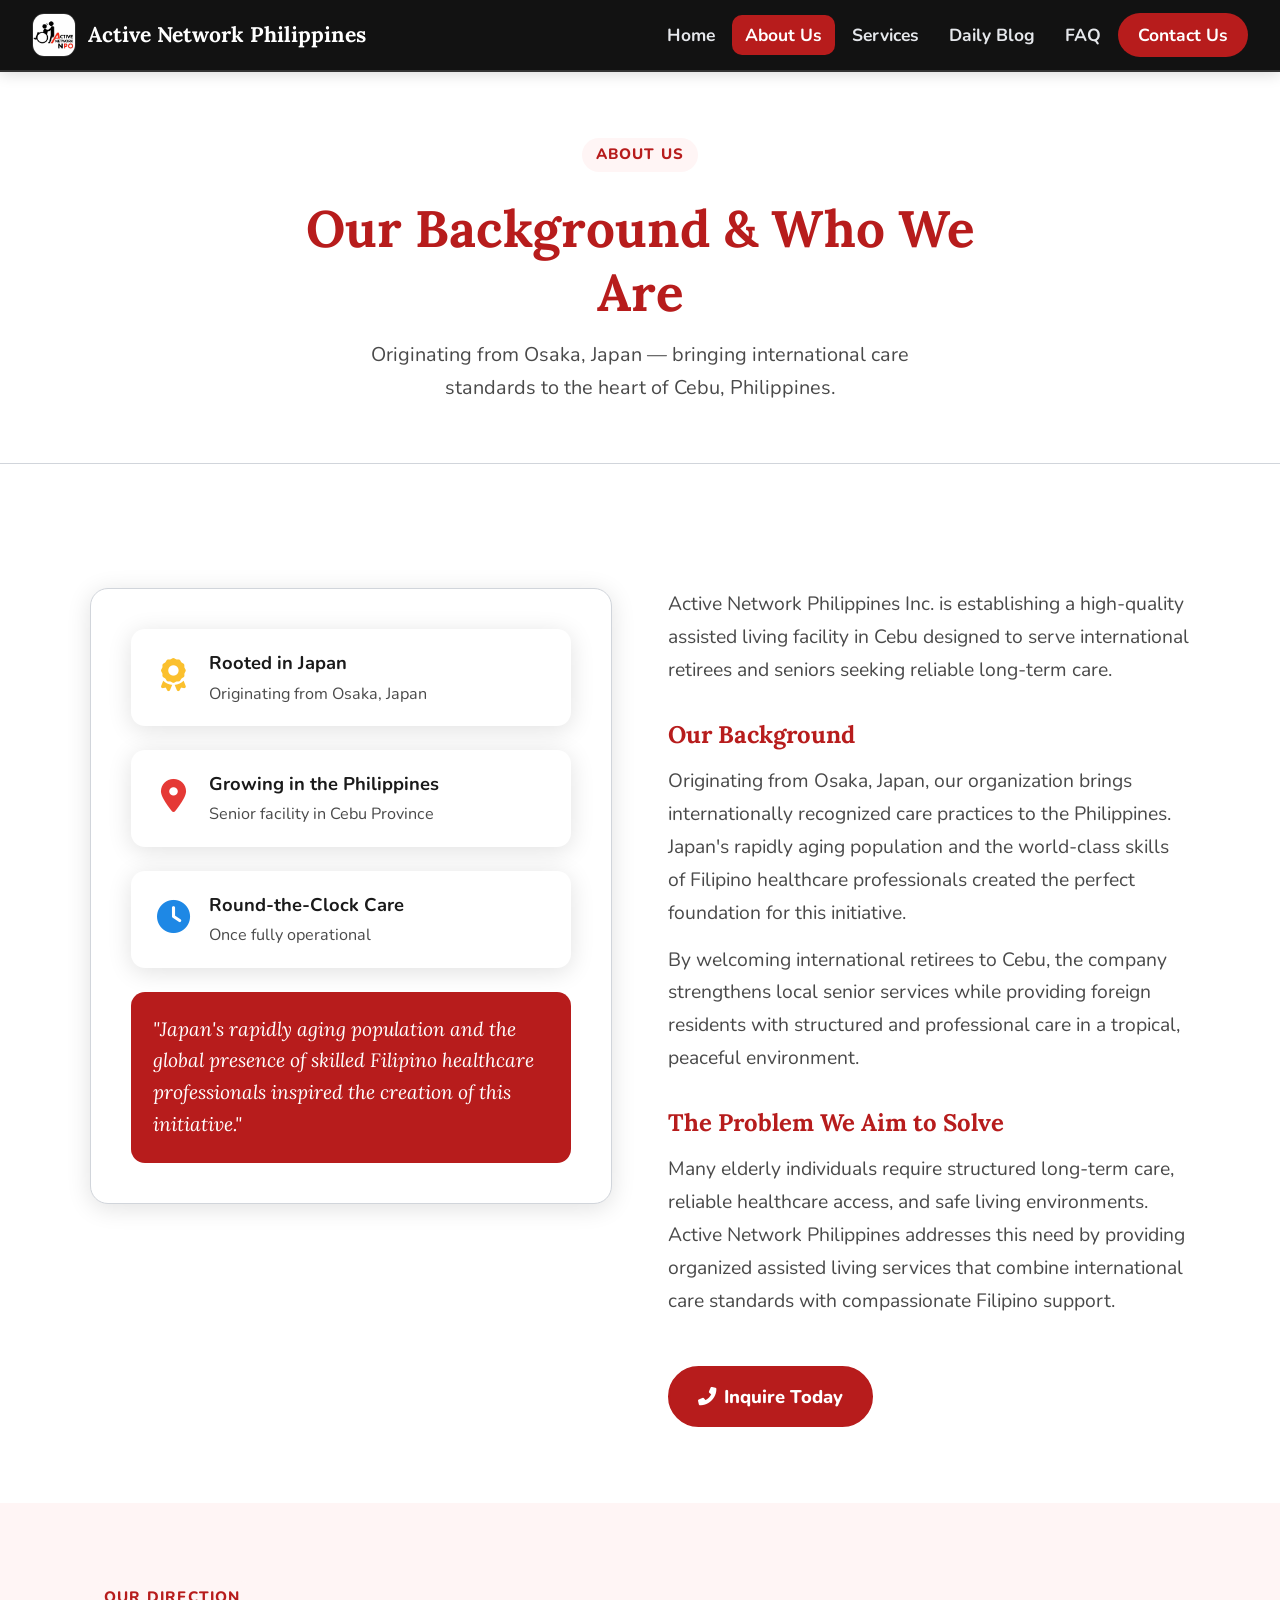
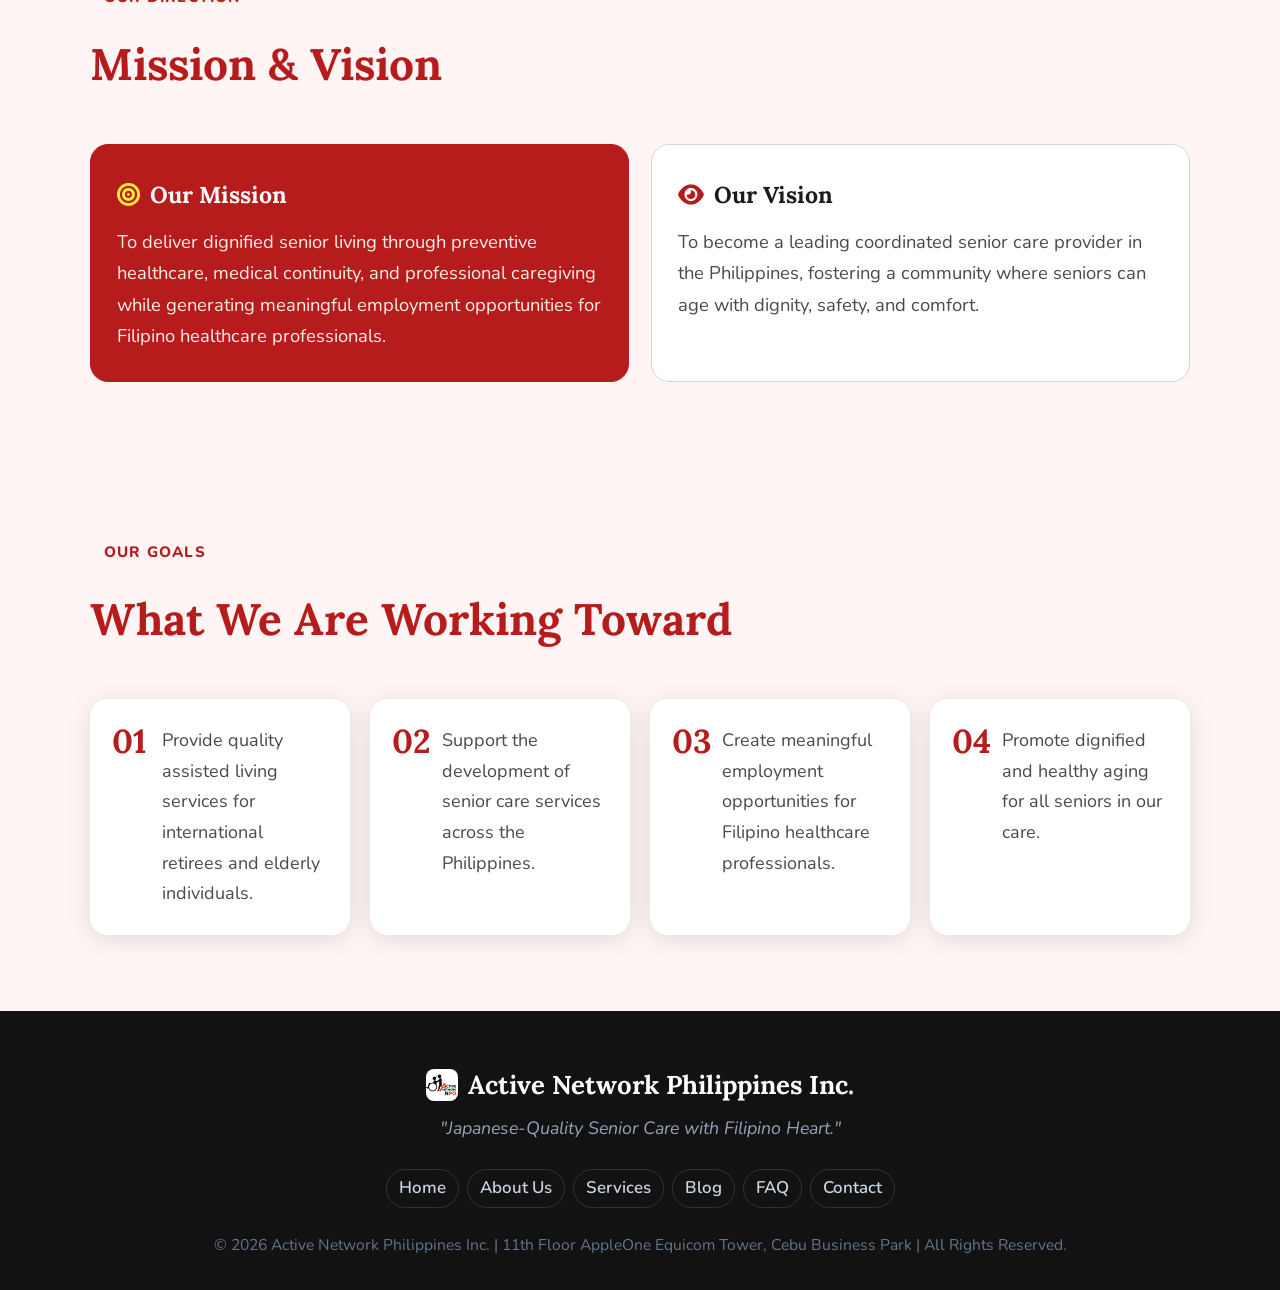
==== HTML/about.html @ f81f4f63 "initial commit" ====
<!DOCTYPE html>
<html lang="en">
<head>
<meta charset="UTF-8">
<meta name="viewport" content="width=device-width, initial-scale=1.0">
<title>Active Network Philippines – About Us</title>
<link rel="stylesheet" href="../CSS/style.css">
<link rel="stylesheet" href="../CSS/about.css">
<link rel="stylesheet" href="https://cdnjs.cloudflare.com/ajax/libs/font-awesome/6.0.0/css/all.min.css">
</head>
<body>

<nav id="navbar">
  <a href="../index.html" class="nav-logo"><img src="../images/logo.jpg" alt="Logo"> Active Network Philippines</a>
  <ul class="nav-links" id="navLinks">
    <li><a href="../index.html">Home</a></li>
    <li><a href="about.html" class="active">About Us</a></li>
    <li><a href="services.html">Services</a></li>
    <li><a href="#">Daily Blog</a></li>
    <li><a href="#">FAQ</a></li>
    <li><a href="#" class="nav-cta">Contact Us</a></li>
  </ul>
  <button class="hamburger" id="hamburger" aria-label="Menu">
    <span></span><span></span><span></span>
  </button>
</nav>

<div class="page-banner">
  <div class="section-tag">About Us</div>
  <h1>Our Background &amp; Who We Are</h1>
  <p>Originating from Osaka, Japan — bringing international care standards to the heart of Cebu, Philippines.</p>
</div>

<!-- ABOUT -->
<section class="section about-section">
  <div class="container">
    <div class="about-grid">
      <div class="about-visual">
        <div class="about-stat">
          <div class="ic"><i class="fas fa-award"></i></div>
          <div>
            <div class="lbl">Rooted in Japan</div>
            <div class="sub">Originating from Osaka, Japan</div>
          </div>
        </div>
        <div class="about-stat">
          <div class="ic"><i class="fas fa-map-marker-alt"></i></div>
          <div>
            <div class="lbl">Growing in the Philippines</div>
            <div class="sub">Senior facility in Cebu Province</div>
          </div>
        </div>
        <div class="about-stat">
          <div class="ic"><i class="fas fa-clock"></i></div>
          <div>
            <div class="lbl">Round-the-Clock Care</div>
            <div class="sub">Once fully operational</div>
          </div>
        </div>
        <div class="about-quote">
          "Japan's rapidly aging population and the global presence of skilled Filipino healthcare professionals inspired the creation of this initiative."
        </div>
      </div>

      <div class="about-text">
        <p>Active Network Philippines Inc. is establishing a high-quality assisted living facility in Cebu designed to serve international retirees and seniors seeking reliable long-term care.</p>

        <h3>Our Background</h3>
        <p>Originating from Osaka, Japan, our organization brings internationally recognized care practices to the Philippines. Japan's rapidly aging population and the world-class skills of Filipino healthcare professionals created the perfect foundation for this initiative.</p>
        <p>By welcoming international retirees to Cebu, the company strengthens local senior services while providing foreign residents with structured and professional care in a tropical, peaceful environment.</p>

        <h3>The Problem We Aim to Solve</h3>
        <p>Many elderly individuals require structured long-term care, reliable healthcare access, and safe living environments. Active Network Philippines addresses this need by providing organized assisted living services that combine international care standards with compassionate Filipino support.</p>

        <br>
        <a href="#" class="btn btn-primary"><i class="fas fa-phone-alt"></i> Inquire Today</a>
      </div>
    </div>
  </div>
</section>

<!-- MISSION / VISION -->
<section class="section" style="background: var(--green-bg);">
  <div class="container">
    <div class="section-tag">Our Direction</div>
    <h2 class="section-title">Mission &amp; Vision</h2>
    <div class="mv-grid">
      <div class="mv-card mission">
        <h3><i class="fas fa-bullseye"></i> Our Mission</h3>
        <p>To deliver dignified senior living through preventive healthcare, medical continuity, and professional caregiving while generating meaningful employment opportunities for Filipino healthcare professionals.</p>
      </div>
      <div class="mv-card vision">
        <h3><i class="fas fa-eye"></i> Our Vision</h3>
        <p>To become a leading coordinated senior care provider in the Philippines, fostering a community where seniors can age with dignity, safety, and comfort.</p>
      </div>
    </div>
  </div>
</section>

<!-- GOALS -->
<section class="section goals-section">
  <div class="container">
    <div class="section-tag">Our Goals</div>
    <h2 class="section-title">What We Are Working Toward</h2>
    <div class="goals-grid">
      <div class="goal-card">
        <div class="num">01</div>
        <p>Provide quality assisted living services for international retirees and elderly individuals.</p>
      </div>
      <div class="goal-card">
        <div class="num">02</div>
        <p>Support the development of senior care services across the Philippines.</p>
      </div>
      <div class="goal-card">
        <div class="num">03</div>
        <p>Create meaningful employment opportunities for Filipino healthcare professionals.</p>
      </div>
      <div class="goal-card">
        <div class="num">04</div>
        <p>Promote dignified and healthy aging for all seniors in our care.</p>
      </div>
    </div>
  </div>
</section>

<footer>
  <div class="footer-logo"><img src="../images/logo.jpg" alt="Logo"> Active Network Philippines Inc.</div>
  <div class="footer-tagline">"Japanese-Quality Senior Care with Filipino Heart."</div>
  <nav class="footer-links">
    <a href="../index.html">Home</a>
    <a href="about.html">About Us</a>
    <a href="services.html">Services</a>
    <a href="#">Blog</a>
    <a href="#">FAQ</a>
    <a href="#">Contact</a>
  </nav>
  <div class="footer-copy">© 2026 Active Network Philippines Inc. | 11th Floor AppleOne Equicom Tower, Cebu Business Park | All Rights Reserved.</div>
</footer>

<script src="../JS/nav.js"></script>

</body>
</html>
---- CSS/style.css ----
@import url('https://fonts.googleapis.com/css2?family=Lora:ital,wght@0,400;0,600;0,700;1,400&family=Nunito:wght@400;600;700;800&display=swap');

:root {
  --primary:    #b71c1c; /* Slightly deeper Red for better contrast */
  --primary-lt: #d32f2f; 
  --primary-bg: #fff5f5; 
  --black:      #121212; /* Deeper Black */
  --text:       #1a1a1a; /* Almost Black for maximum readability */
  --muted:      #4a4a4a; /* Darker muted text */
  --bg-main:    #f5f5f7; /* Slightly more tinted off-white/gray */
  --white:      #ffffff;
  --card-bg:    #ffffff;
  --border:     #d1d5db; /* Darker borders for better definition */
  --radius:     18px;
  --shadow:     0 4px 24px rgba(0,0,0,0.12);
  
  /* Aliases for compatibility */
  --green:    var(--primary);
  --green-lt: var(--primary-lt);
  --green-bg: var(--primary-bg);
}

*, *::before, *::after { box-sizing: border-box; margin: 0; padding: 0; }
html { scroll-behavior: smooth; font-size: 115%; } /* Scales up all rem values globally */
body {
  font-family: 'Nunito', sans-serif;
  font-size: 1.1rem; /* Base text size is now larger */
  line-height: 1.7;
  color: var(--text);
  background: var(--bg-main);
  -webkit-font-smoothing: antialiased;
  -moz-osx-font-smoothing: grayscale;
}

/* ─── NAV ─── */
#navbar {
  position: sticky; top: 0; z-index: 100;
  background: var(--black);
  border-bottom: 2px solid #333;
  padding: 0 32px;
  display: flex; align-items: center; justify-content: space-between;
  height: 72px;
  box-shadow: 0 2px 14px rgba(0,0,0,.15);
}
.nav-logo {
  display: flex; align-items: center; gap: 12px;
  font-family: 'Lora', serif;
  font-weight: 700; font-size: 1.15rem;
  color: var(--white); text-decoration: none;
}
.nav-logo img {
  width: 44px; height: 44px;
  border-radius: 12px;
  object-fit: cover;
  border: 1px solid rgba(255,255,255,.1);
}
.nav-links { display: flex; gap: 4px; list-style: none; }
.nav-links a {
  text-decoration: none; color: #e5e7eb;
  font-weight: 700; font-size: .95rem;
  padding: 8px 13px; border-radius: 10px;
  transition: background .2s, color .2s;
}
.nav-links a:hover,
.nav-links a.active { background: var(--primary); color: var(--white); }
.nav-cta {
  background: var(--primary) !important;
  color: var(--white) !important;
  padding: 10px 20px !important;
  border-radius: 30px !important;
}
.nav-cta:hover,
.nav-cta.active { background: var(--primary-lt) !important; }

.hamburger { display: none; flex-direction: column; gap: 5px; cursor: pointer; background: none; border: none; padding: 6px; }
.hamburger span { display: block; width: 28px; height: 3px; background: var(--white); border-radius: 3px; }

/* ─── PAGE BANNER ─── */
.page-banner {
  background: var(--white);
  padding: 64px 32px 58px; text-align: center;
  border-bottom: 1px solid var(--border);
}
.page-banner h1 {
  font-family: 'Lora', serif;
  font-size: clamp(1.8rem, 4vw, 2.8rem);
  font-weight: 700; color: var(--primary);
  max-width: 720px; margin: 12px auto 14px; line-height: 1.25;
}
.page-banner p {
  font-size: 1.08rem; color: var(--muted);
  max-width: 600px; margin: 0 auto;
}

/* ─── SHARED ─── */
.section { padding: 76px 32px; }
.container { max-width: 1100px; margin: 0 auto; }
.section-tag {
  display: inline-block;
  background: var(--primary-bg); color: var(--primary);
  font-weight: 800; font-size: .82rem;
  letter-spacing: .08em; text-transform: uppercase;
  padding: 4px 14px; border-radius: 20px; margin-bottom: 12px;
}
.section-title {
  font-family: 'Lora', serif;
  font-size: clamp(1.6rem, 3.5vw, 2.4rem);
  font-weight: 700; color: var(--primary); margin-bottom: 12px;
}
.section-body { font-size: 1.05rem; color: var(--muted); max-width: 680px; }

.btn {
  display: inline-flex; align-items: center; gap: 8px;
  padding: 13px 28px; border-radius: 40px;
  font-family: 'Nunito', sans-serif; font-weight: 800; font-size: 1rem;
  cursor: pointer; text-decoration: none; border: none;
  transition: transform .15s, box-shadow .15s;
}
.btn:hover { transform: translateY(-2px); box-shadow: 0 6px 20px rgba(0,0,0,.13); }
.btn-primary { background: var(--primary); color: var(--white); border: 2px solid var(--primary); }
.btn-primary:hover { background: var(--white); color: var(--primary); }
.btn-secondary { background: var(--white); color: var(--primary); border: 2px solid var(--primary); }
.btn-secondary:hover { background: var(--primary); color: var(--white); }

/* ─── FOOTER ─── */
footer {
  background: var(--black); color: #cbd5e1;
  padding: 52px 32px 32px; text-align: center;
}
.footer-logo {
  display: flex; align-items: center; justify-content: center; gap: 10px;
  font-family: 'Lora', serif; font-size: 1.4rem;
  font-weight: 700; color: var(--white); margin-bottom: 6px;
}
.footer-logo img {
  width: 32px; height: 32px; border-radius: 8px; object-fit: cover;
}
.footer-tagline { font-size: .97rem; color: #94a3b8; font-style: italic; margin-bottom: 26px; }
.footer-links { display: flex; flex-wrap: wrap; gap: 8px; justify-content: center; margin-bottom: 24px; }
.footer-links a {
  color: #cbd5e1; text-decoration: none; font-weight: 600; font-size: .92rem;
  padding: 4px 12px; border-radius: 20px; border: 1px solid #333;
  transition: background .2s, border-color .2s;
}
.footer-links a:hover { background: var(--primary); border-color: var(--primary); color: var(--white); }
.footer-copy { font-size: .85rem; color: #64748b; }

/* ─── MOBILE ─── */
@media (max-width: 860px) {
  html { font-size: 105%; } /* Slightly smaller scale for mobile, but still bigger than before */
  body { font-size: 1.05rem; }
  #navbar { padding: 0 20px; }
  .nav-links {
    display: none; flex-direction: column;
    position: absolute; top: 72px; left: 0; right: 0;
    background: var(--black); border-top: 1px solid #333;
    padding: 14px 20px; gap: 4px;
    box-shadow: 0 8px 24px rgba(0,0,0,.2);
  }
  .nav-links.open { display: flex; }
  .hamburger { display: flex; }
  .section { padding: 52px 20px; }
  .page-banner { padding: 48px 20px 44px; }
}
---- CSS/about.css ----
.about-section { background: var(--white); }
  .about-grid {
    display: grid; grid-template-columns: 1fr 1fr;
    gap: 56px; align-items: start; margin-top: 48px;
  }
  .about-visual {
    background: var(--white);
    border: 1px solid var(--border);
    border-radius: var(--radius); padding: 40px;
    display: flex; flex-direction: column; gap: 24px;
    box-shadow: var(--shadow);
  }
  .about-stat {
    background: var(--white); border-radius: 14px;
    padding: 18px 22px;
    display: flex; align-items: center; gap: 16px;
    box-shadow: var(--shadow);
  }
  .about-stat .ic { font-size: 1.8rem; min-width: 40px; text-align: center; }
  .about-stat .fa-award { color: #fbc02d; } /* Gold */
  .about-stat .fa-map-marker-alt { color: #e53935; } /* Red */
  .about-stat .fa-clock { color: #1e88e5; } /* Blue */
  .about-stat .lbl { font-size: 1rem; font-weight: 700; color: var(--text); }
  .about-stat .sub { font-size: .88rem; color: var(--muted); margin-top: 2px; }
  .about-quote {
    background: var(--green); color: var(--white);
    border-radius: 14px; padding: 22px 22px;
    font-family: 'Lora', serif; font-style: italic;
    font-size: 1.05rem; line-height: 1.65;
  }

  .about-text h3 {
    font-family: 'Lora', serif; font-size: 1.3rem;
    font-weight: 700; color: var(--green); margin: 28px 0 10px;
  }
  .about-text h3:first-child { margin-top: 0; }
  .about-text p { font-size: 1.05rem; color: var(--muted); margin-bottom: 14px; }

  /* Mission/Vision */
  .mv-grid {
    display: grid; grid-template-columns: 1fr 1fr; gap: 22px; margin-top: 42px;
  }
  .mv-card {
    border-radius: var(--radius); padding: 30px 26px;
    border: 1.5px solid var(--border);
  }
  .mv-card.mission { background: var(--green); color: var(--white); border-color: var(--green); }
  .mv-card.vision { background: var(--card-bg); }
  .mv-card h3 {
    font-family: 'Lora', serif; font-size: 1.25rem;
    font-weight: 700; margin-bottom: 12px;
    display: flex; align-items: center; gap: 10px;
  }
  .mv-card.mission h3 i { color: #ffeb3b; } /* Yellow for visibility on green/red */
  .mv-card.vision h3 i { color: var(--green); }
  .mv-card p { font-size: 1rem; line-height: 1.7; }
  .mv-card.mission p { opacity: .92; }
  .mv-card.vision p { color: var(--muted); }

  /* Goals */
  .goals-section { background: var(--green-bg); }
  .goals-grid {
    display: grid; grid-template-columns: repeat(auto-fill, minmax(250px, 1fr));
    gap: 20px; margin-top: 42px;
  }
  .goal-card {
    background: var(--white); border-radius: var(--radius);
    padding: 26px 22px; box-shadow: var(--shadow);
    display: flex; align-items: flex-start; gap: 14px;
    transition: transform .3s, background .3s, box-shadow .3s;
  }
  .goal-card:hover { 
    transform: translateY(-5px); 
    background: var(--primary); 
    box-shadow: 0 12px 30px rgba(183,28,28,0.2); 
  }
  .goal-card:hover p,
  .goal-card:hover .num { color: var(--white); }

  .goal-card .num {
    font-family: 'Lora', serif; font-size: 1.8rem;
    font-weight: 700; color: var(--green); line-height: 1; min-width: 36px;
    transition: color .3s;
  }
  .goal-card p { font-size: .98rem; color: var(--muted); }

  /* Problem */
  .problem-section { background: var(--white); }
  .problem-box {
    background: var(--card-bg); border: 1.5px solid var(--border);
    border-radius: var(--radius); padding: 36px 34px;
    margin-top: 42px; max-width: 820px;
    border-left: 5px solid var(--green);
  }
  .problem-box p { font-size: 1.08rem; color: var(--muted); line-height: 1.8; }

  @media (max-width: 860px) {
    .about-grid { grid-template-columns: 1fr; }
    .about-visual { position: static; }
    .mv-grid { grid-template-columns: 1fr; }
  }
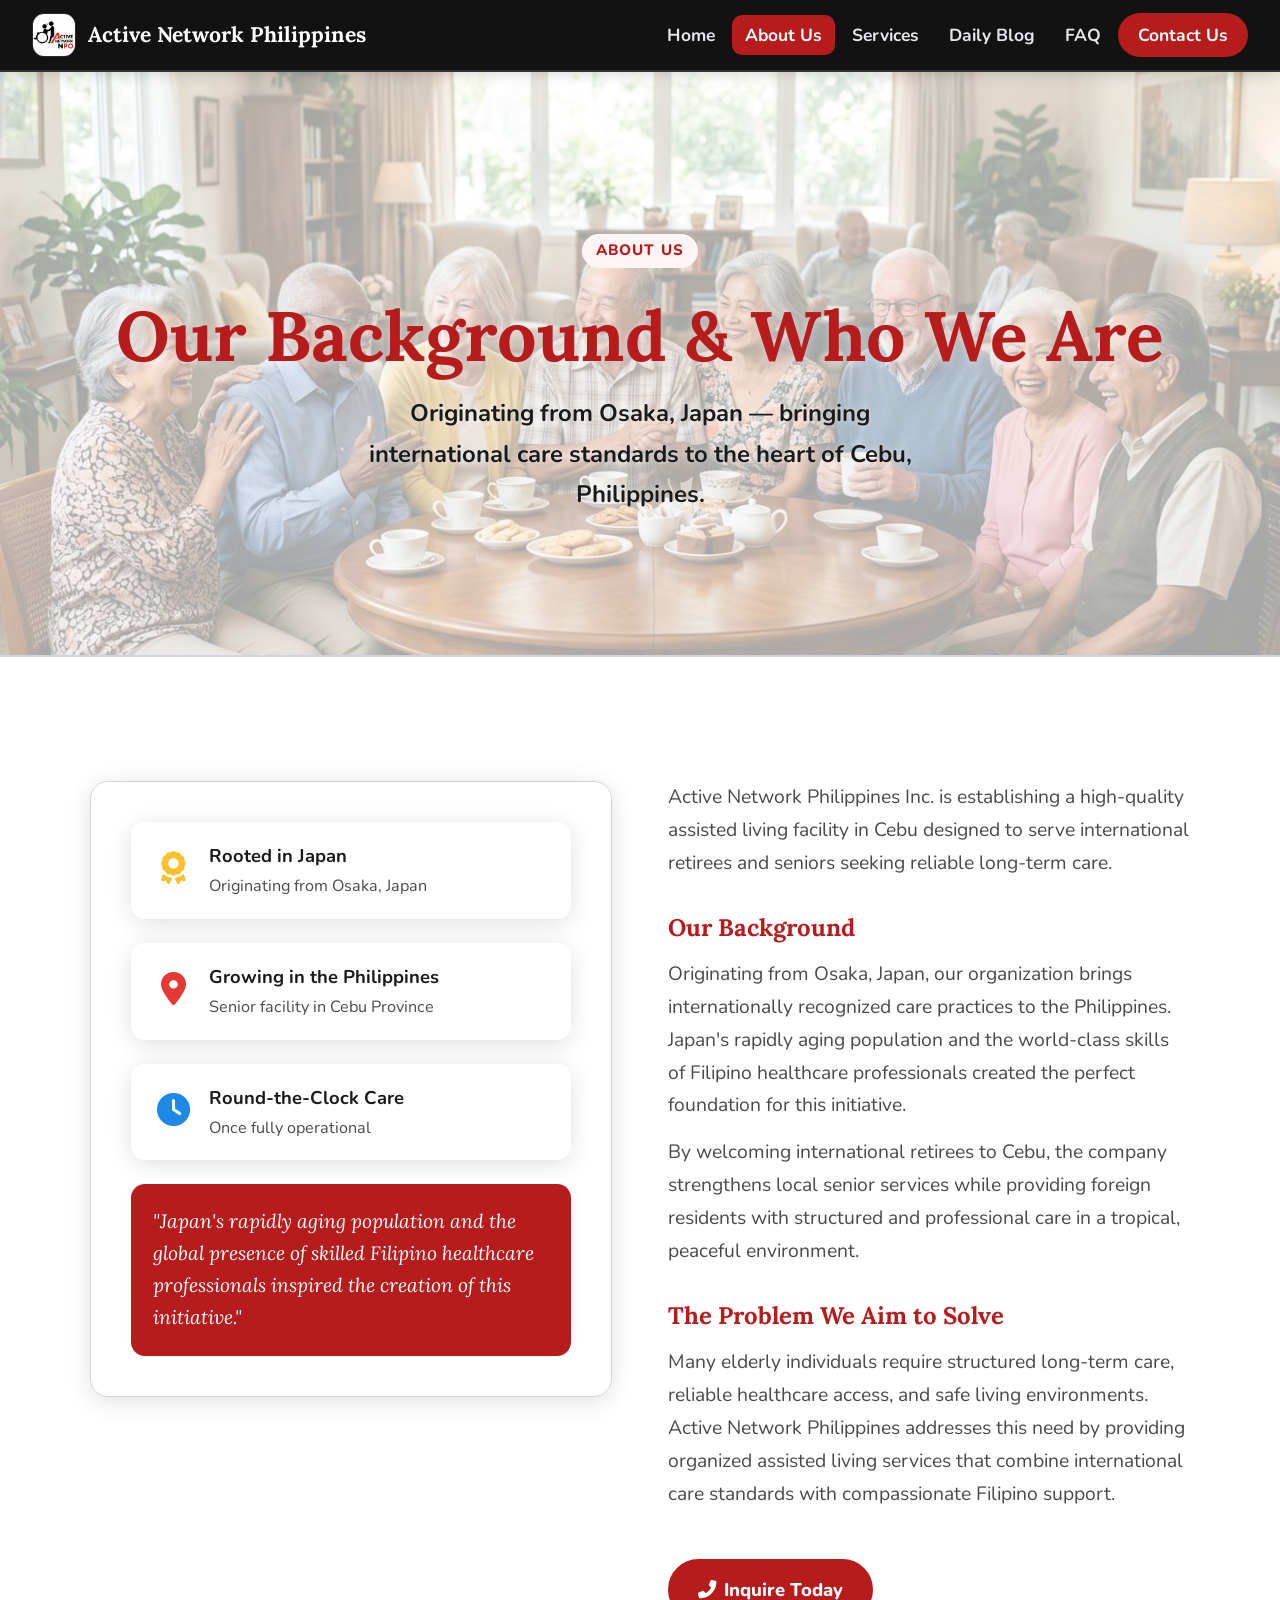
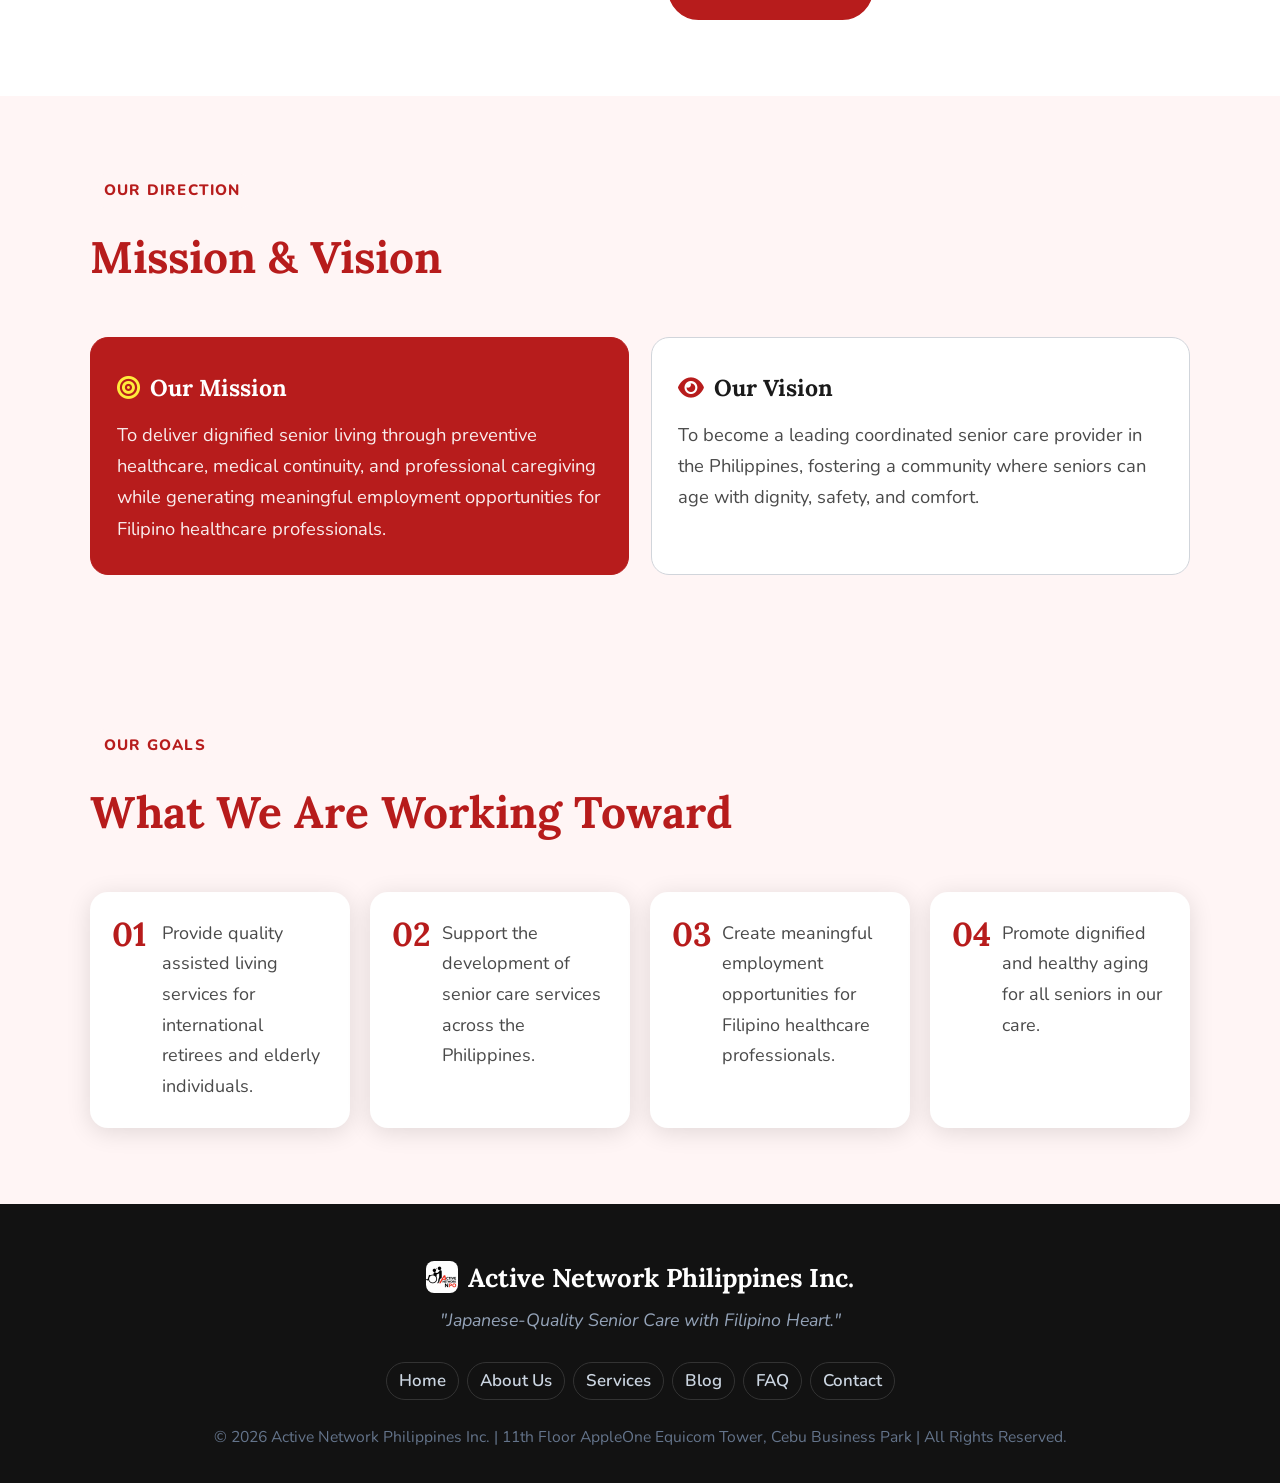
==== commit c5591fbd: "Update inquiry link to point to contact page" ====
--- a/HTML/about.html
+++ b/HTML/about.html
@@ -16,9 +16,9 @@
     <li><a href="../index.html">Home</a></li>
     <li><a href="about.html" class="active">About Us</a></li>
     <li><a href="services.html">Services</a></li>
-    <li><a href="#">Daily Blog</a></li>
-    <li><a href="#">FAQ</a></li>
-    <li><a href="#" class="nav-cta">Contact Us</a></li>
+    <li><a href="blog.html">Daily Blog</a></li>
+    <li><a href="faq.html">FAQ</a></li>
+    <li><a href="contact.html" class="nav-cta">Contact Us</a></li>
   </ul>
   <button class="hamburger" id="hamburger" aria-label="Menu">
     <span></span><span></span><span></span>
@@ -73,7 +73,7 @@
         <p>Many elderly individuals require structured long-term care, reliable healthcare access, and safe living environments. Active Network Philippines addresses this need by providing organized assisted living services that combine international care standards with compassionate Filipino support.</p>
 
         <br>
-        <a href="#" class="btn btn-primary"><i class="fas fa-phone-alt"></i> Inquire Today</a>
+        <a href="contact.html" class="btn btn-primary"><i class="fas fa-phone-alt"></i> Inquire Today</a>
       </div>
     </div>
   </div>
@@ -130,9 +130,9 @@
     <a href="../index.html">Home</a>
     <a href="about.html">About Us</a>
     <a href="services.html">Services</a>
-    <a href="#">Blog</a>
-    <a href="#">FAQ</a>
-    <a href="#">Contact</a>
+    <a href="blog.html">Blog</a>
+    <a href="faq.html">FAQ</a>
+    <a href="contact.html">Contact</a>
   </nav>
   <div class="footer-copy">© 2026 Active Network Philippines Inc. | 11th Floor AppleOne Equicom Tower, Cebu Business Park | All Rights Reserved.</div>
 </footer>
--- a/CSS/about.css
+++ b/CSS/about.css
@@ -1,3 +1,45 @@
+  /* ─── PAGE BANNER OVERRIDE ─── */
+  .page-banner {
+    position: relative;
+    background-image: url('../images/bg6.jpeg');
+    background-size: cover;
+    background-position: center 25%;
+    padding: 160px 32px 140px;
+    border-bottom: 2px solid var(--border);
+    overflow: hidden;
+  }
+
+  .page-banner::after {
+    content: '';
+    position: absolute;
+    top: 0;
+    left: 0;
+    width: 100%;
+    height: 100%;
+    background: linear-gradient(0deg, rgba(255,255,255,0.65), rgba(255,255,255,0.65));
+    z-index: 1;
+  }
+
+  .page-banner > * {
+    position: relative;
+    z-index: 2;
+    text-shadow: 0 0 20px rgba(255,255,255,0.8);
+  }
+
+  .page-banner h1 {
+    font-size: clamp(2.2rem, 6vw, 3.8rem);
+    text-shadow: 0 2px 10px rgba(255, 255, 255, 0.4);
+    max-width: none;
+    width: 100%;
+  }
+
+  .page-banner p {
+    font-size: 1.3rem;
+    color: var(--text);
+    font-weight: 700;
+    text-shadow: 0 0 1px rgba(255,255,255,1), 0 0 10px rgba(255,255,255,0.5);
+  }
+
   .about-section { background: var(--white); }
   .about-grid {
     display: grid; grid-template-columns: 1fr 1fr;
@@ -95,7 +137,8 @@
   .problem-box p { font-size: 1.08rem; color: var(--muted); line-height: 1.8; }
 
   @media (max-width: 860px) {
+    .page-banner { padding: 80px 20px 60px; }
     .about-grid { grid-template-columns: 1fr; }
     .about-visual { position: static; }
     .mv-grid { grid-template-columns: 1fr; }
-  }+  }
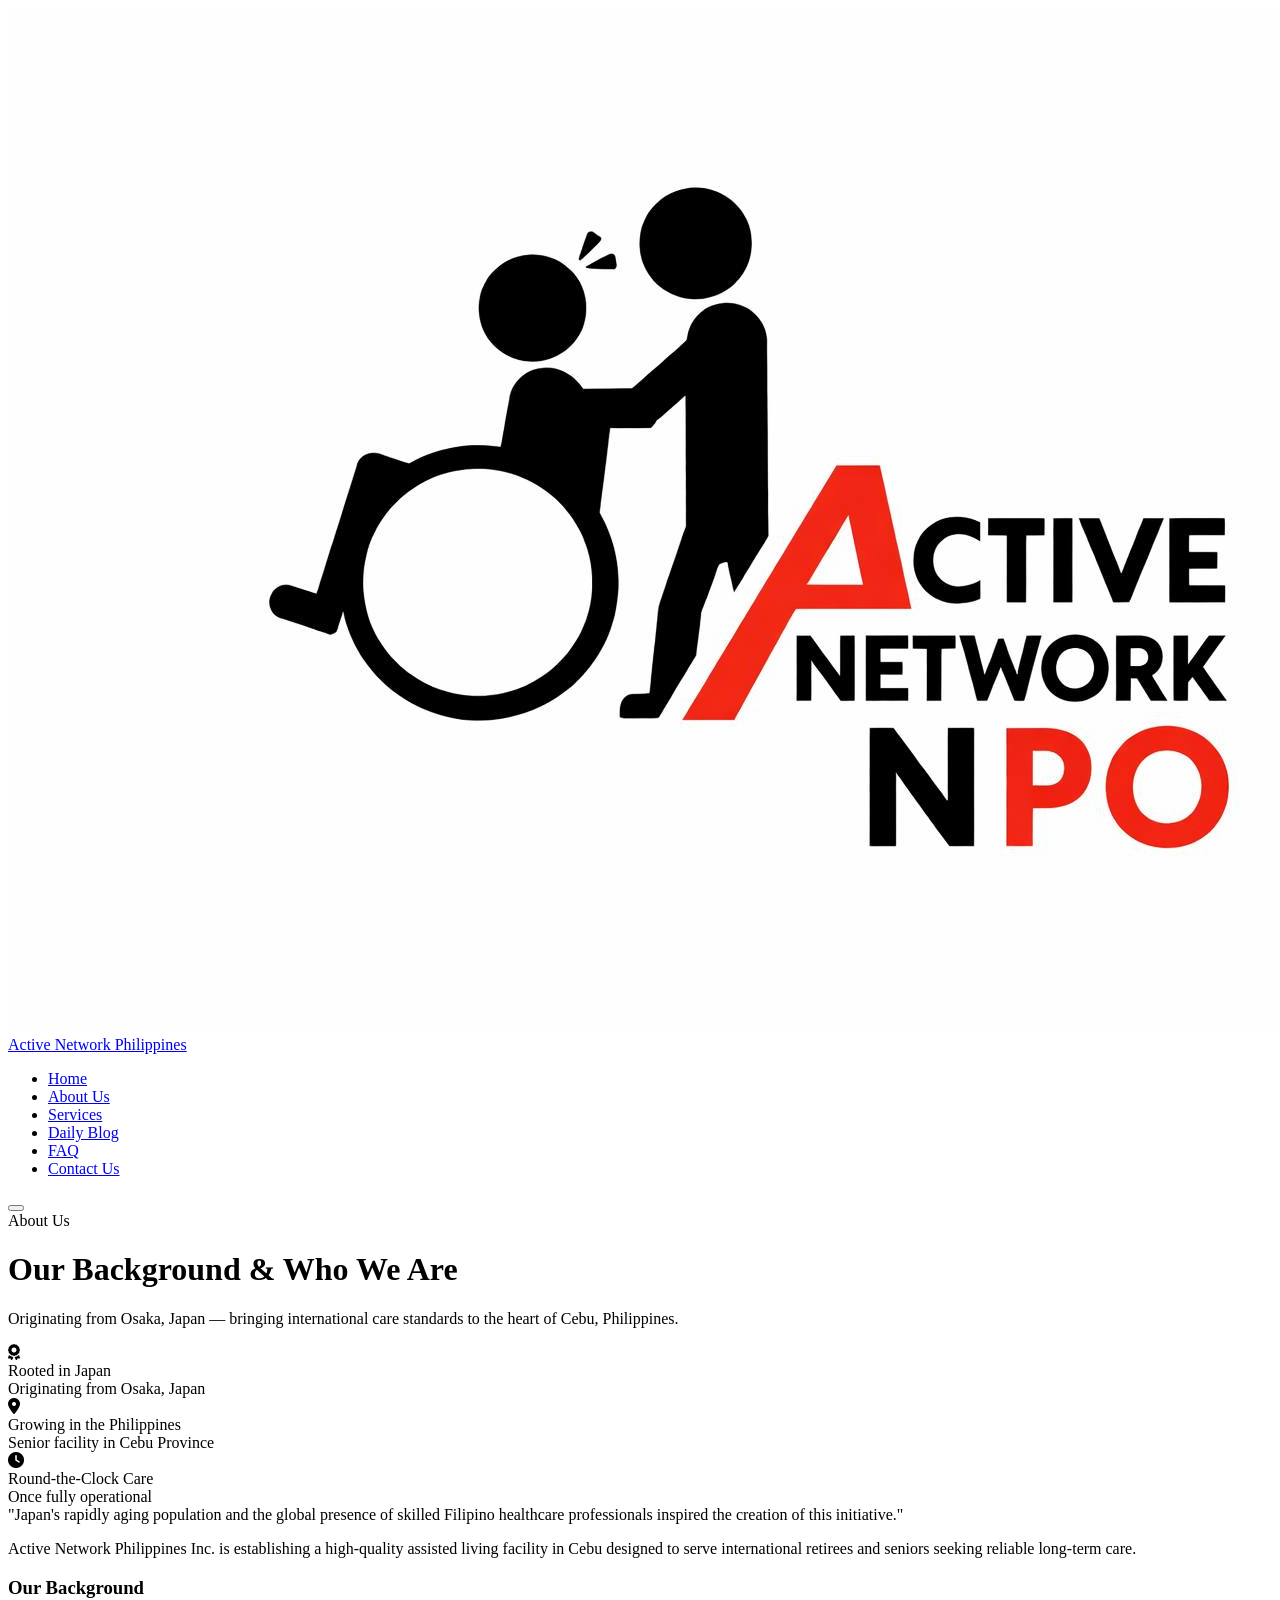
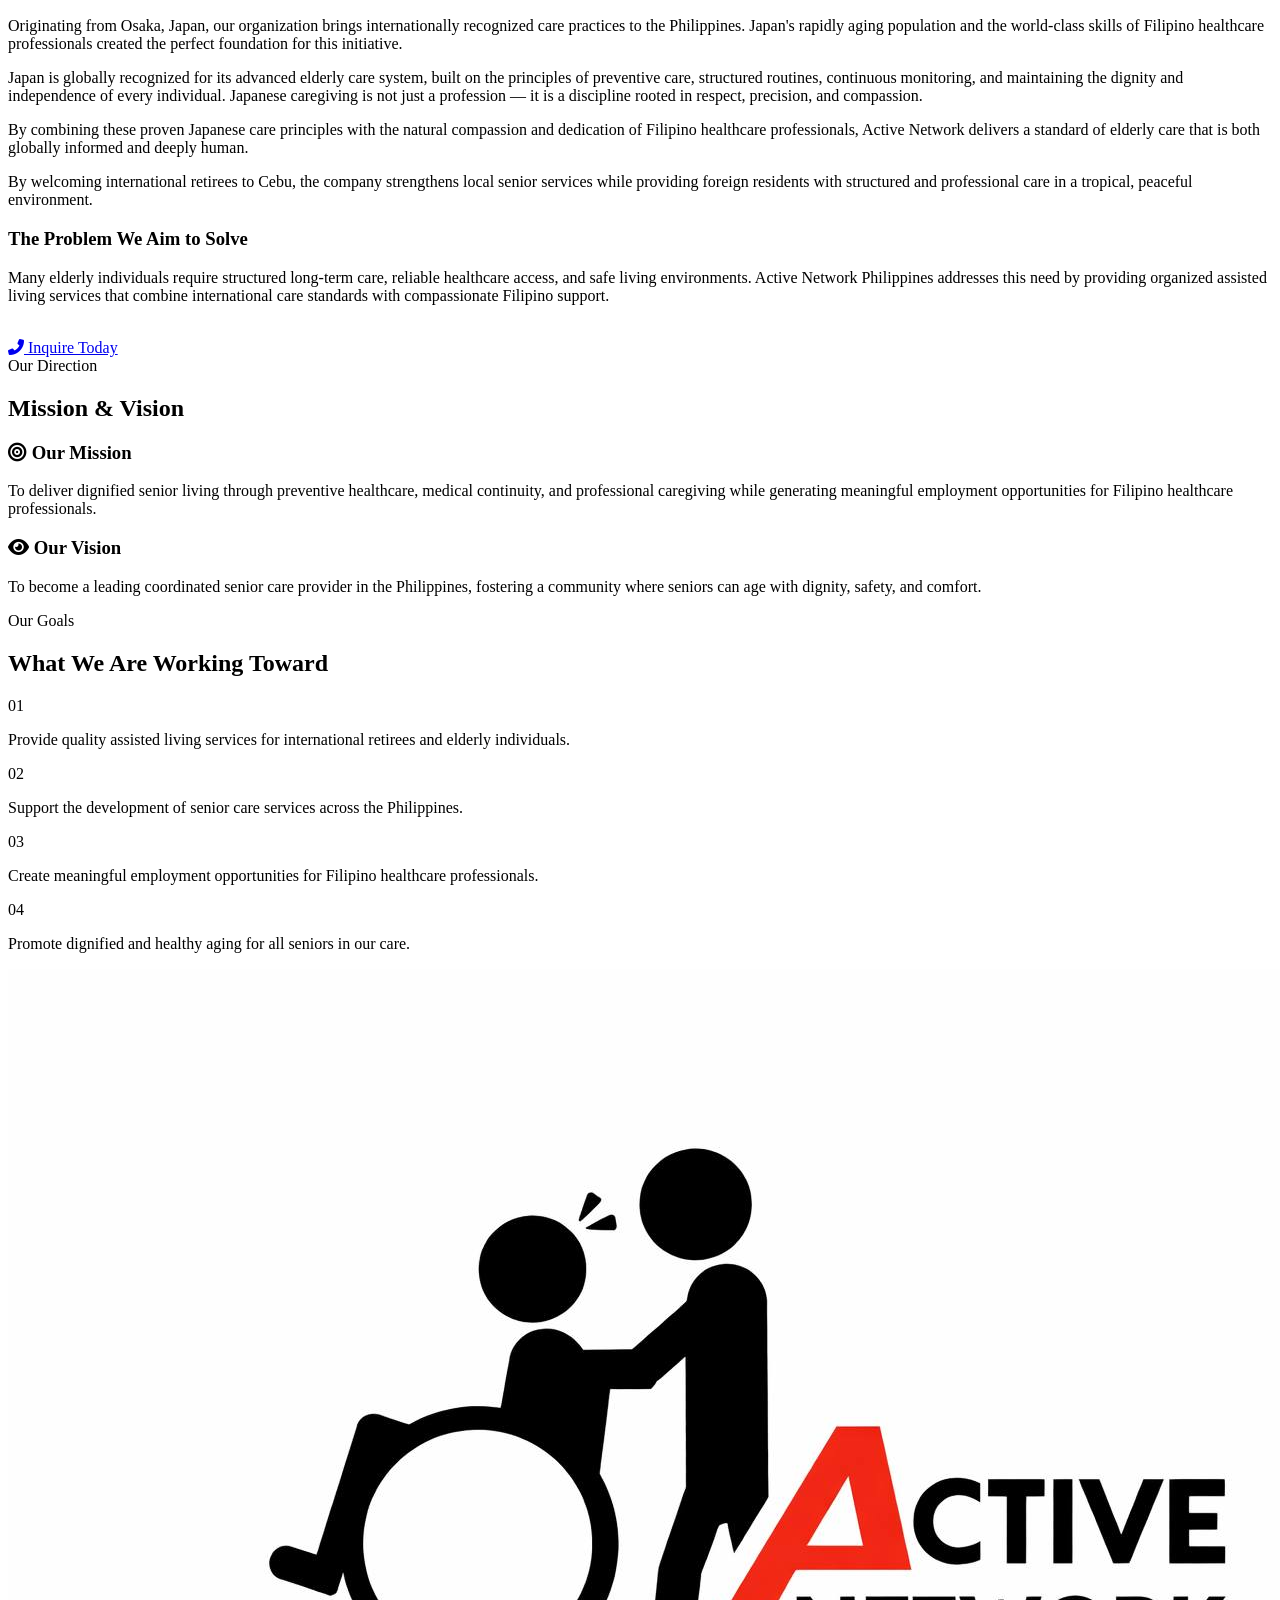
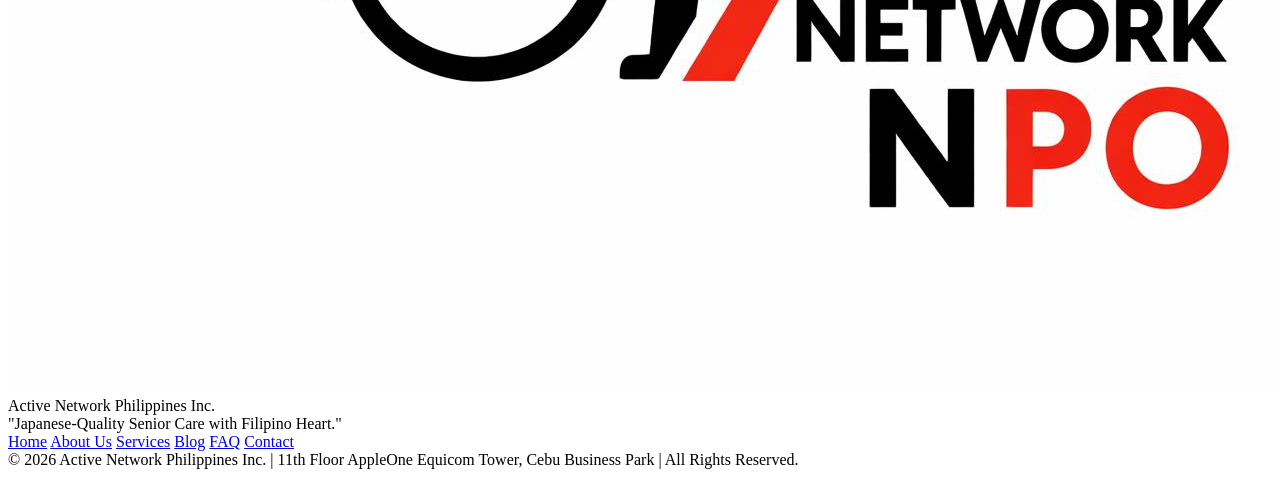
==== commit 635ec9e0: "Add files via upload" ====
--- a/HTML/about.html
+++ b/HTML/about.html
@@ -67,6 +67,8 @@
 
         <h3>Our Background</h3>
         <p>Originating from Osaka, Japan, our organization brings internationally recognized care practices to the Philippines. Japan's rapidly aging population and the world-class skills of Filipino healthcare professionals created the perfect foundation for this initiative.</p>
+        <p>Japan is globally recognized for its advanced elderly care system, built on the principles of preventive care, structured routines, continuous monitoring, and maintaining the dignity and independence of every individual. Japanese caregiving is not just a profession — it is a discipline rooted in respect, precision, and compassion.</p>
+        <p>By combining these proven Japanese care principles with the natural compassion and dedication of Filipino healthcare professionals, Active Network delivers a standard of elderly care that is both globally informed and deeply human.</p>
         <p>By welcoming international retirees to Cebu, the company strengthens local senior services while providing foreign residents with structured and professional care in a tropical, peaceful environment.</p>
 
         <h3>The Problem We Aim to Solve</h3>
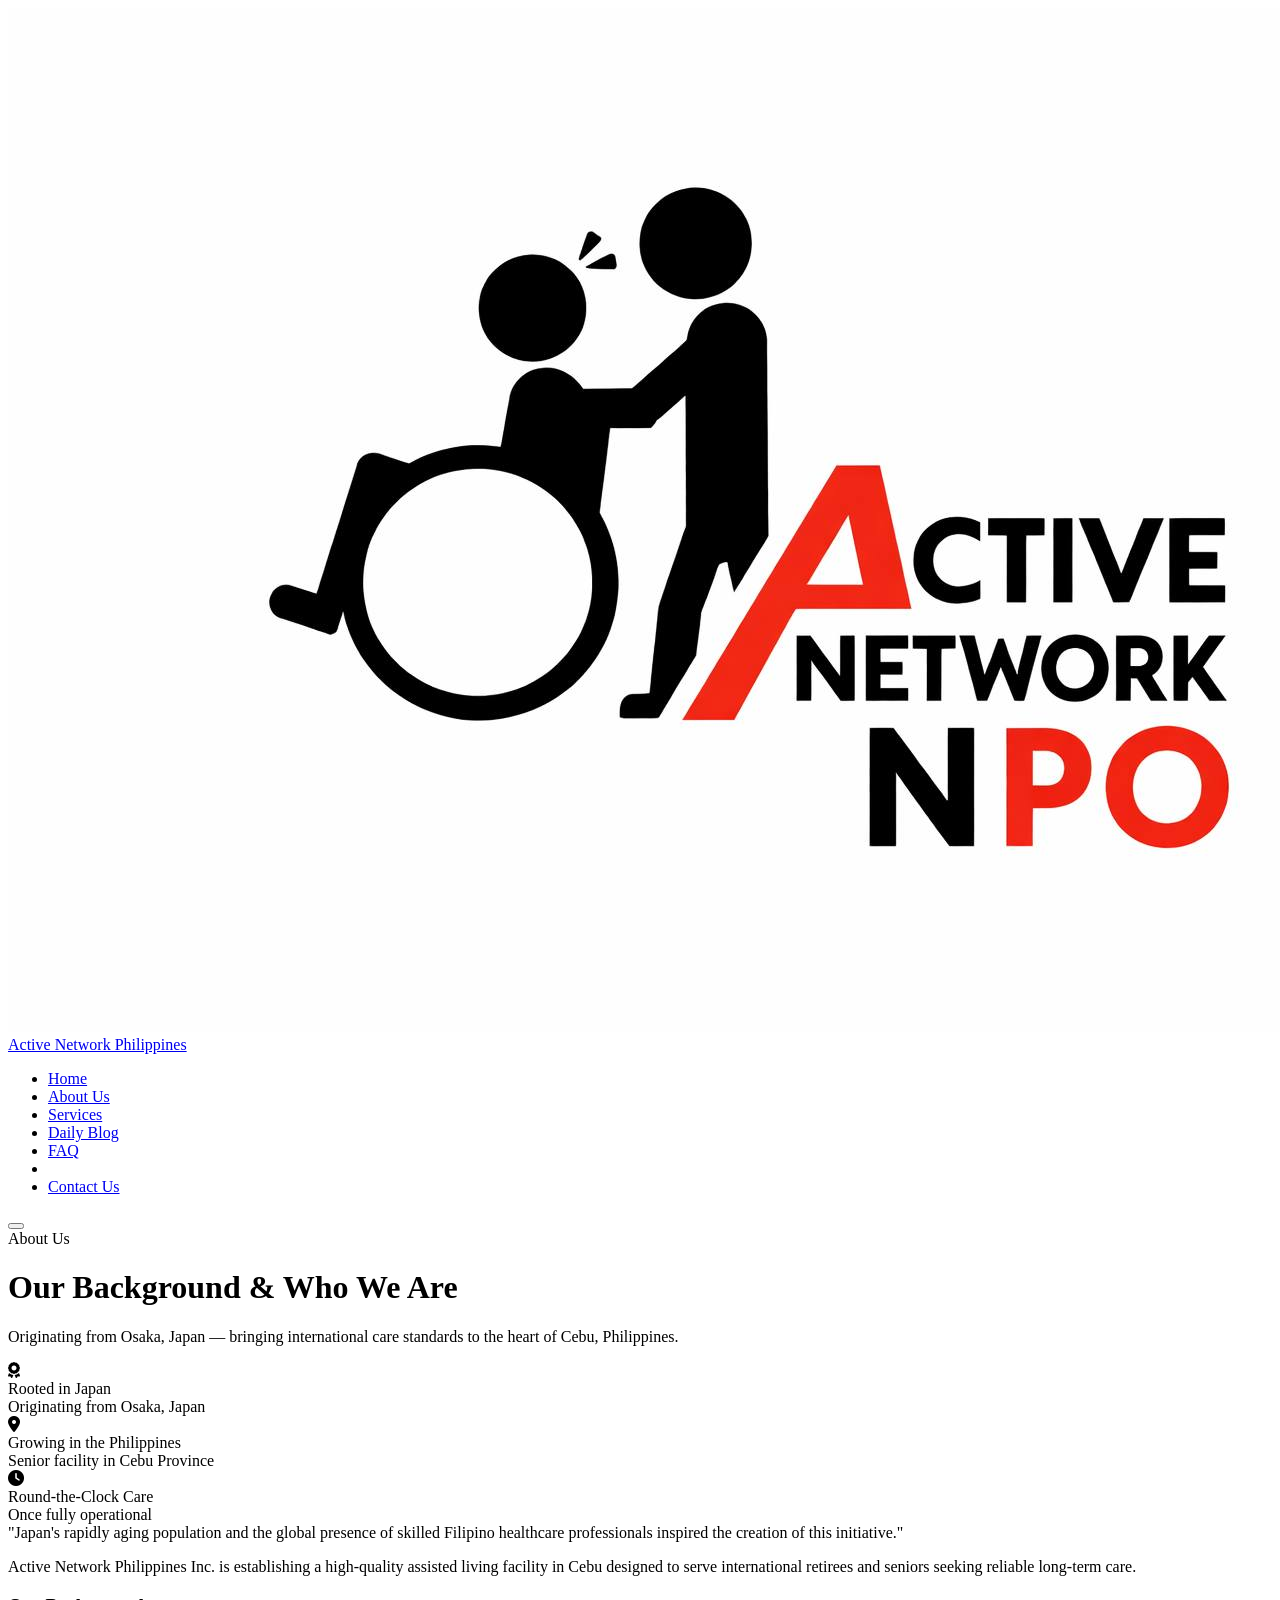
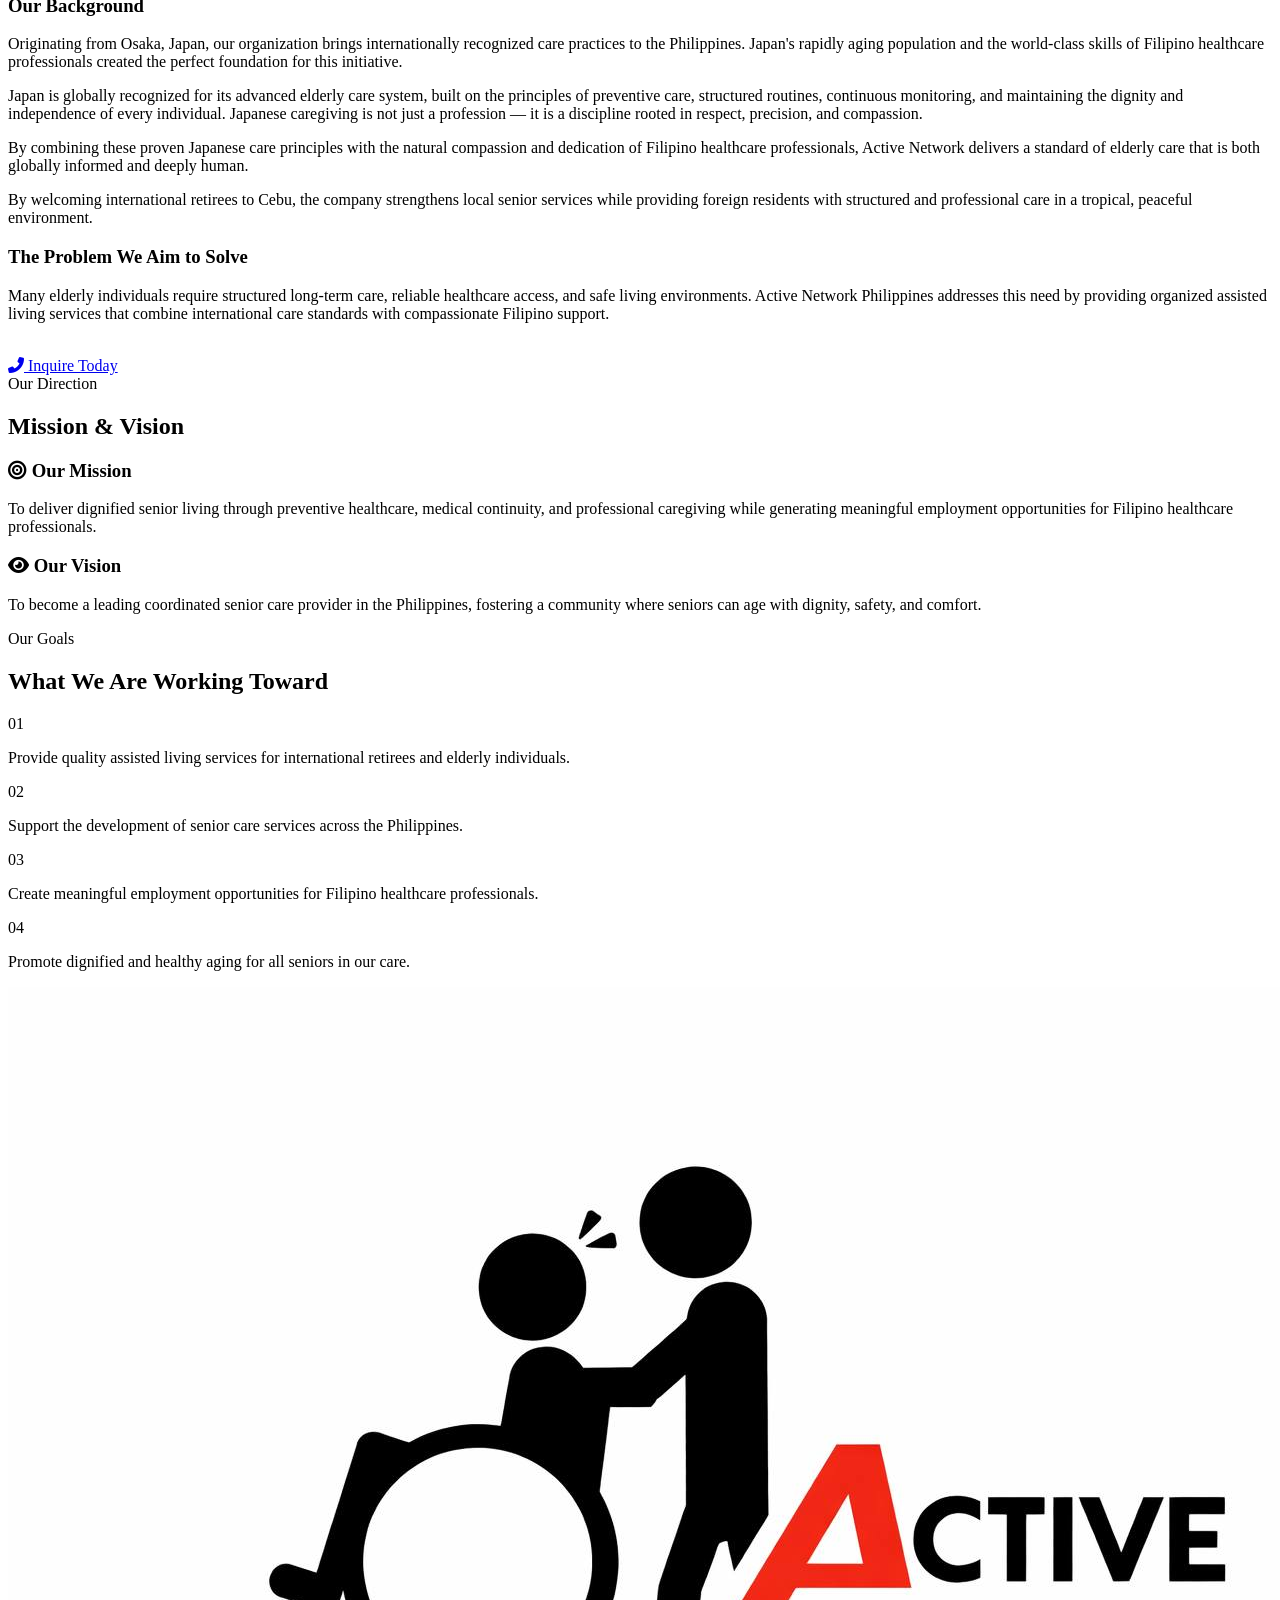
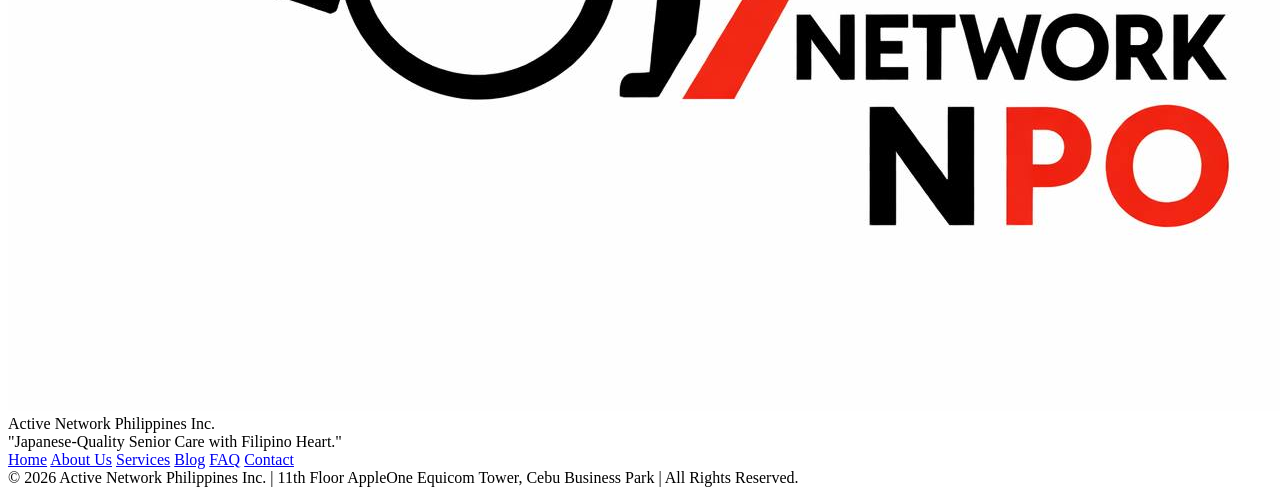
==== commit 474edd5f: "Add files via upload" ====
--- a/HTML/about.html
+++ b/HTML/about.html
@@ -7,6 +7,10 @@
 <link rel="stylesheet" href="../CSS/style.css">
 <link rel="stylesheet" href="../CSS/about.css">
 <link rel="stylesheet" href="https://cdnjs.cloudflare.com/ajax/libs/font-awesome/6.0.0/css/all.min.css">
+
+<script type="text/javascript" 
+ src="//translate.google.com/translate_a/element.js?cb=googleTranslateElementInit"> 
+ </script> 
 </head>
 <body>
 
@@ -18,6 +22,7 @@
     <li><a href="services.html">Services</a></li>
     <li><a href="blog.html">Daily Blog</a></li>
     <li><a href="faq.html">FAQ</a></li>
+    <li class="nav-translate"><div id="google_translate_element"></div></li>
     <li><a href="contact.html" class="nav-cta">Contact Us</a></li>
   </ul>
   <button class="hamburger" id="hamburger" aria-label="Menu">
@@ -141,5 +146,17 @@
 
 <script src="../JS/nav.js"></script>
 
+<script type="text/javascript"> 
+function googleTranslateElementInit() { 
+  new google.translate.TranslateElement( 
+    { 
+      pageLanguage: 'en', 
+      autoDisplay: false, 
+      multilanguagePage: true 
+    }, 
+    'google_translate_element' 
+  ); 
+} 
+</script> 
 </body>
 </html>
